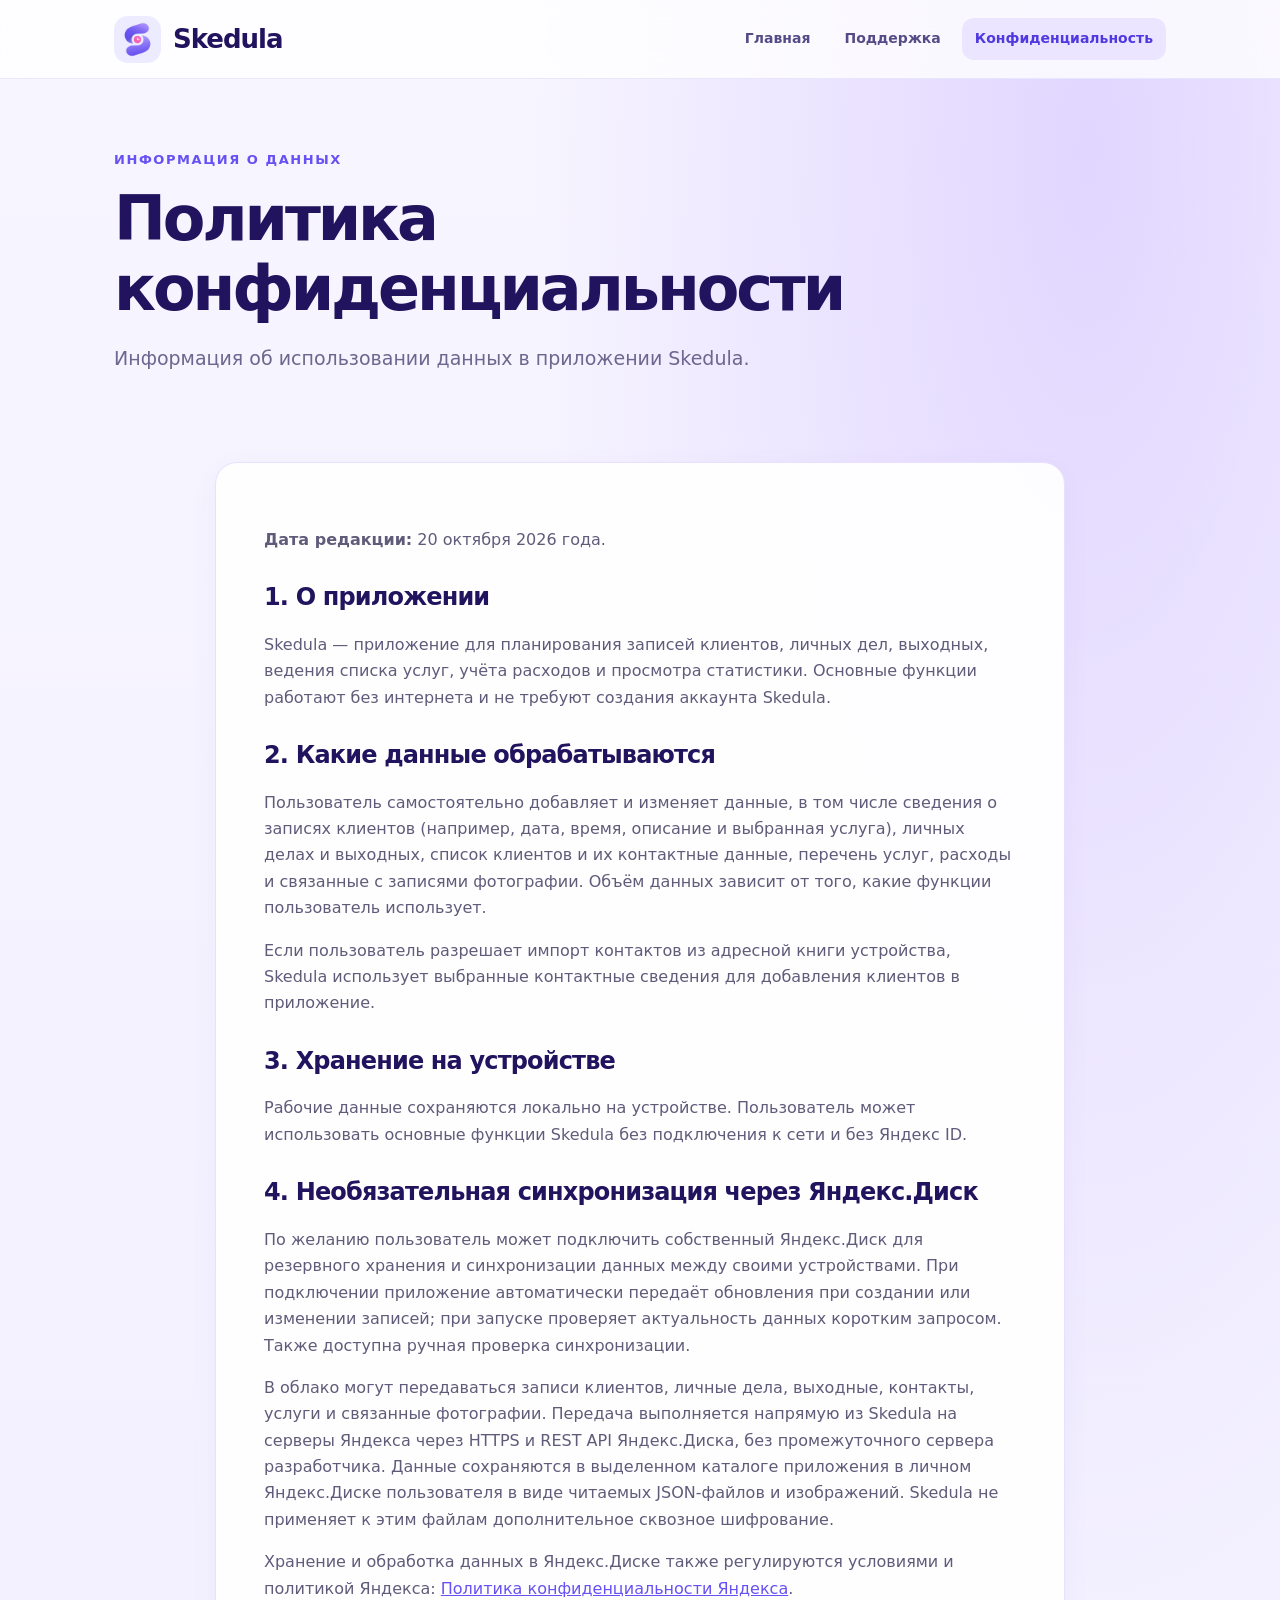
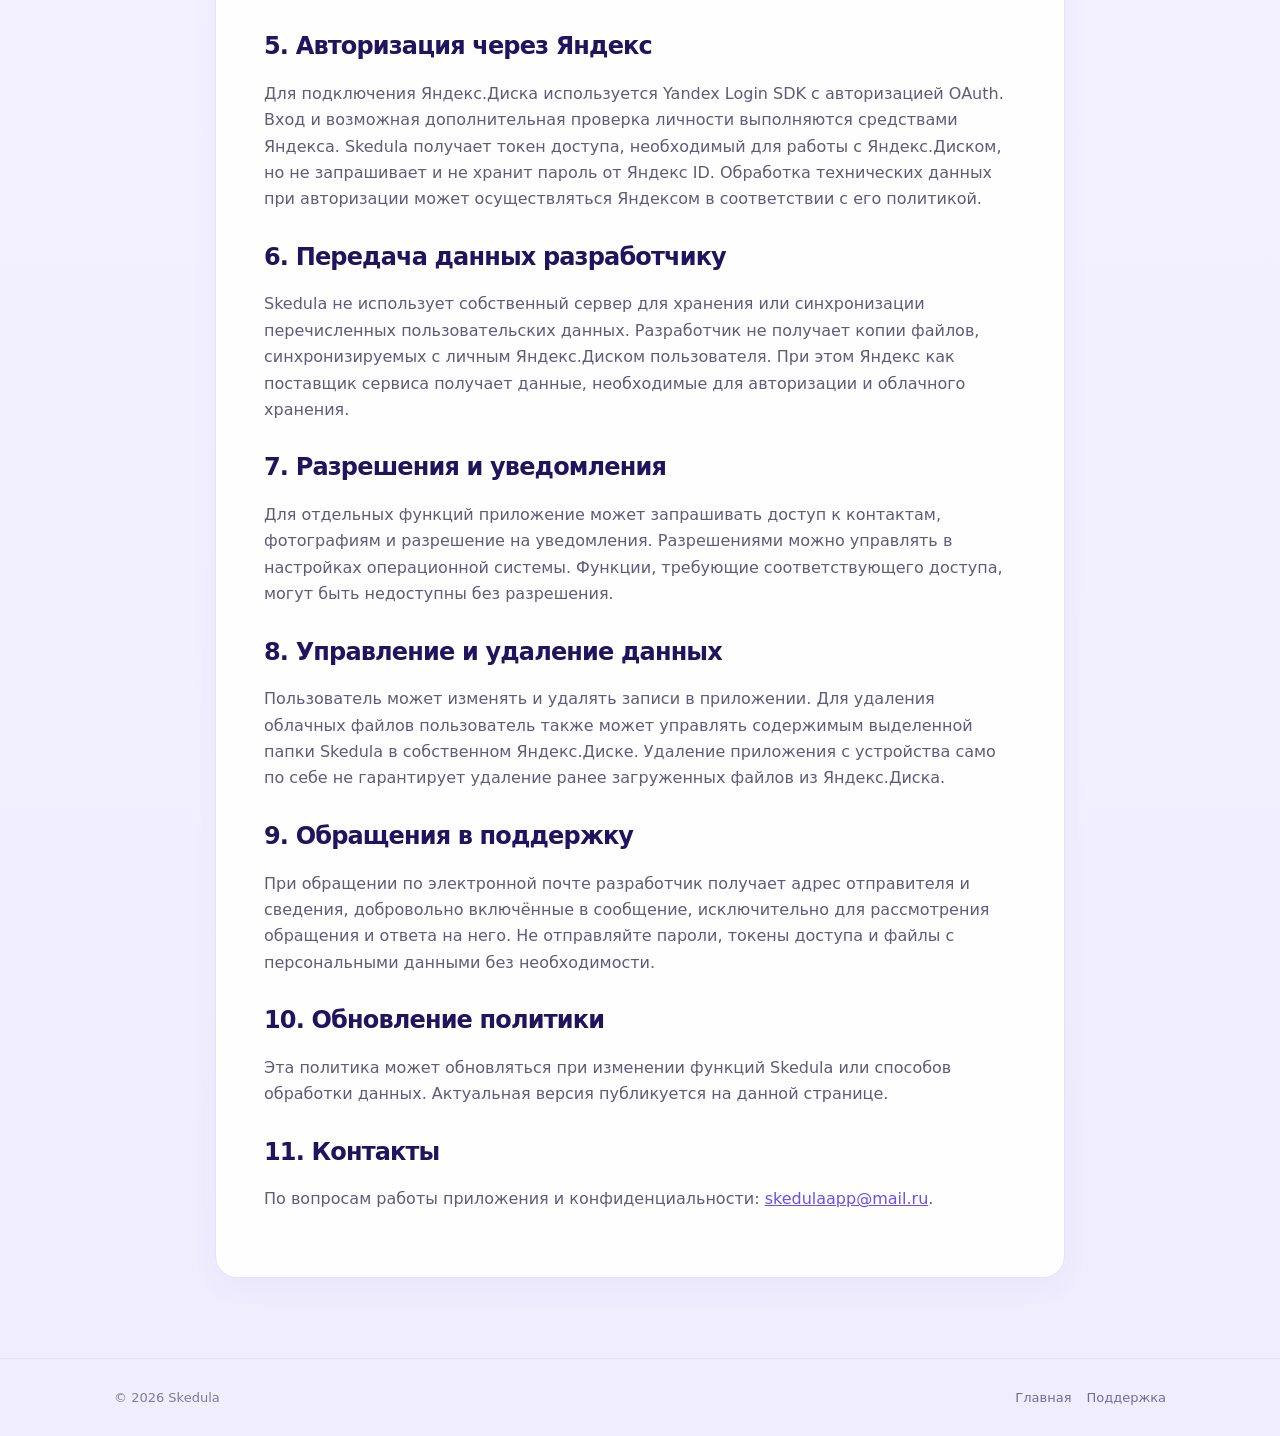
==== privacy.html @ f29493ae "new web" ====
<!DOCTYPE html>
<html lang="ru"><head><meta charset="utf-8"/><meta content="width=device-width,initial-scale=1" name="viewport"/><meta content="Политика конфиденциальности приложения Skedula." name="description"/><title>Политика конфиденциальности — Skedula</title><link href="assets/logo.png" rel="icon"/><link href="style.css" rel="stylesheet"/></head><body><header><div class="wrap nav"><a class="brand" href="index.html"><img alt="Логотип Skedula" src="assets/logo.png"/>Skedula</a><nav><a href="index.html">Главная</a><a href="support.html">Поддержка</a><a class="active" href="privacy.html">Конфиденциальность</a></nav></div></header><main class="wrap"><section class="hero"><div class="eyebrow">Информация о данных</div><h1>Политика<br/>конфиденциальности</h1><p class="lead">Информация об использовании данных в приложении Skedula.</p></section><article class="content"><p><strong>Дата редакции:</strong> 20 октября 2026 года.</p>
<h2>1. О приложении</h2><p>Skedula — приложение для планирования записей клиентов, личных дел, выходных, ведения списка услуг, учёта расходов и просмотра статистики. Основные функции работают без интернета и не требуют создания аккаунта Skedula.</p>
<h2>2. Какие данные обрабатываются</h2><p>Пользователь самостоятельно добавляет и изменяет данные, в том числе сведения о записях клиентов (например, дата, время, описание и выбранная услуга), личных делах и выходных, список клиентов и их контактные данные, перечень услуг, расходы и связанные с записями фотографии. Объём данных зависит от того, какие функции пользователь использует.</p><p>Если пользователь разрешает импорт контактов из адресной книги устройства, Skedula использует выбранные контактные сведения для добавления клиентов в приложение.</p>
<h2>3. Хранение на устройстве</h2><p>Рабочие данные сохраняются локально на устройстве. Пользователь может использовать основные функции Skedula без подключения к сети и без Яндекс ID.</p>
<h2>4. Необязательная синхронизация через Яндекс.Диск</h2><p>По желанию пользователь может подключить собственный Яндекс.Диск для резервного хранения и синхронизации данных между своими устройствами. При подключении приложение автоматически передаёт обновления при создании или изменении записей; при запуске проверяет актуальность данных коротким запросом. Также доступна ручная проверка синхронизации.</p><p>В облако могут передаваться записи клиентов, личные дела, выходные, контакты, услуги и связанные фотографии. Передача выполняется напрямую из Skedula на серверы Яндекса через HTTPS и REST API Яндекс.Диска, без промежуточного сервера разработчика. Данные сохраняются в выделенном каталоге приложения в личном Яндекс.Диске пользователя в виде читаемых JSON-файлов и изображений. Skedula не применяет к этим файлам дополнительное сквозное шифрование.</p><p>Хранение и обработка данных в Яндекс.Диске также регулируются условиями и политикой Яндекса: <a href="https://yandex.ru/legal/confidential/" rel="noopener noreferrer" target="_blank">Политика конфиденциальности Яндекса</a>.</p>
<h2>5. Авторизация через Яндекс</h2><p>Для подключения Яндекс.Диска используется Yandex Login SDK с авторизацией OAuth. Вход и возможная дополнительная проверка личности выполняются средствами Яндекса. Skedula получает токен доступа, необходимый для работы с Яндекс.Диском, но не запрашивает и не хранит пароль от Яндекс ID. Обработка технических данных при авторизации может осуществляться Яндексом в соответствии с его политикой.</p>
<h2>6. Передача данных разработчику</h2><p>Skedula не использует собственный сервер для хранения или синхронизации перечисленных пользовательских данных. Разработчик не получает копии файлов, синхронизируемых с личным Яндекс.Диском пользователя. При этом Яндекс как поставщик сервиса получает данные, необходимые для авторизации и облачного хранения.</p>
<h2>7. Разрешения и уведомления</h2><p>Для отдельных функций приложение может запрашивать доступ к контактам, фотографиям и разрешение на уведомления. Разрешениями можно управлять в настройках операционной системы. Функции, требующие соответствующего доступа, могут быть недоступны без разрешения.</p>
<h2>8. Управление и удаление данных</h2><p>Пользователь может изменять и удалять записи в приложении. Для удаления облачных файлов пользователь также может управлять содержимым выделенной папки Skedula в собственном Яндекс.Диске. Удаление приложения с устройства само по себе не гарантирует удаление ранее загруженных файлов из Яндекс.Диска.</p>
<h2>9. Обращения в поддержку</h2><p>При обращении по электронной почте разработчик получает адрес отправителя и сведения, добровольно включённые в сообщение, исключительно для рассмотрения обращения и ответа на него. Не отправляйте пароли, токены доступа и файлы с персональными данными без необходимости.</p>
<h2>10. Обновление политики</h2><p>Эта политика может обновляться при изменении функций Skedula или способов обработки данных. Актуальная версия публикуется на данной странице.</p>
<h2>11. Контакты</h2><p>По вопросам работы приложения и конфиденциальности: <a href="mailto:skedulaapp@mail.ru">skedulaapp@mail.ru</a>.</p></article></main><footer><div class="wrap foot"><span>© 2026 Skedula</span><span><a href="index.html">Главная</a><a href="support.html">Поддержка</a></span></div></footer></body></html>
---- style.css ----
:root{--ink:#21135e;--muted:#777396;--purple:#6750f4;--pink:#f15db8;--bg:#f2efff;--line:#e7e1ff}*{box-sizing:border-box}html{scroll-behavior:smooth}body{margin:0;background:radial-gradient(ellipse at 85% 5%,#e1d6ff 0,transparent 36%),linear-gradient(180deg,#f7f5ff,#f0edff);color:var(--ink);font-family:system-ui,-apple-system,'Segoe UI',Arial,sans-serif;line-height:1.65}a{color:var(--purple)}.wrap{max-width:1100px;margin:auto;padding:0 24px}header{background:#ffffffc9;backdrop-filter:blur(16px);border-bottom:1px solid #eae5ff;position:sticky;top:0;z-index:3}.nav{min-height:78px;display:flex;align-items:center;justify-content:space-between;gap:20px}.brand{display:flex;align-items:center;gap:12px;text-decoration:none;color:var(--ink);font-size:26px;font-weight:800;letter-spacing:-1px}.brand img{width:47px;height:47px;border-radius:14px}nav{display:flex;flex-wrap:wrap;gap:8px}nav a{padding:9px 13px;text-decoration:none;color:#554c87;font-weight:600;border-radius:12px;font-size:14px}nav a:hover,nav a.active{background:#ebe5ff;color:#4f39df}.hero{padding:70px 0 38px}.eyebrow{color:var(--purple);font-size:13px;letter-spacing:.12em;text-transform:uppercase;font-weight:800}h1{font-size:clamp(35px,5vw,62px);letter-spacing:-.05em;line-height:1.12;margin:14px 0 20px}h2{font-size:clamp(24px,3vw,34px);line-height:1.2;letter-spacing:-.035em}p.lead{font-size:19px;color:#6d668e;max-width:670px}.btn{display:inline-block;background:linear-gradient(120deg,#654bf0,#8e69fa);color:white;text-decoration:none;font-weight:700;padding:13px 22px;border-radius:15px;box-shadow:0 9px 24px #6650f43b}.btn.secondary{background:#fff;color:#5b47da;box-shadow:none;border:1px solid #e3dcff}.actions{display:flex;flex-wrap:wrap;gap:12px;margin:28px 0}.banner{width:100%;display:block;border-radius:24px;box-shadow:0 20px 60px #5545bb20}.section{padding:30px 0 55px}.cards{display:grid;grid-template-columns:repeat(3,1fr);gap:18px}.card,.content{background:#fffffff0;border:1px solid var(--line);border-radius:22px;padding:26px;box-shadow:0 8px 28px #6256b30d}.card h3{margin:8px 0 5px;font-size:19px}.card p{color:#746d8f;margin:0}.emoji{font-size:29px}.content{max-width:850px;padding:clamp(24px,5vw,48px);margin:30px auto 80px}.content h2{font-size:24px;margin-top:30px}.content p,.content li{color:#615b7a}.content a{overflow-wrap:anywhere}.note{background:#f3efff;border-radius:14px;padding:17px 20px;border-left:4px solid #7b61ff}.mail{font-size:clamp(20px,4vw,30px);font-weight:800;overflow-wrap:anywhere}.faq details{padding:16px 0;border-bottom:1px solid var(--line)}.faq summary{font-weight:700;cursor:pointer}footer{border-top:1px solid var(--line);padding:28px 0;color:#807a9b;font-size:13px}footer .foot{display:flex;justify-content:space-between;flex-wrap:wrap;gap:12px}footer a{margin-left:15px;color:#7469a0;text-decoration:none}@media(max-width:700px){.nav{flex-direction:column;padding:12px 0;gap:4px}.brand{font-size:23px}.hero{padding-top:43px}.cards{grid-template-columns:1fr}.banner{border-radius:16px}.content{margin-top:15px}nav a{padding:6px 8px;font-size:13px}}
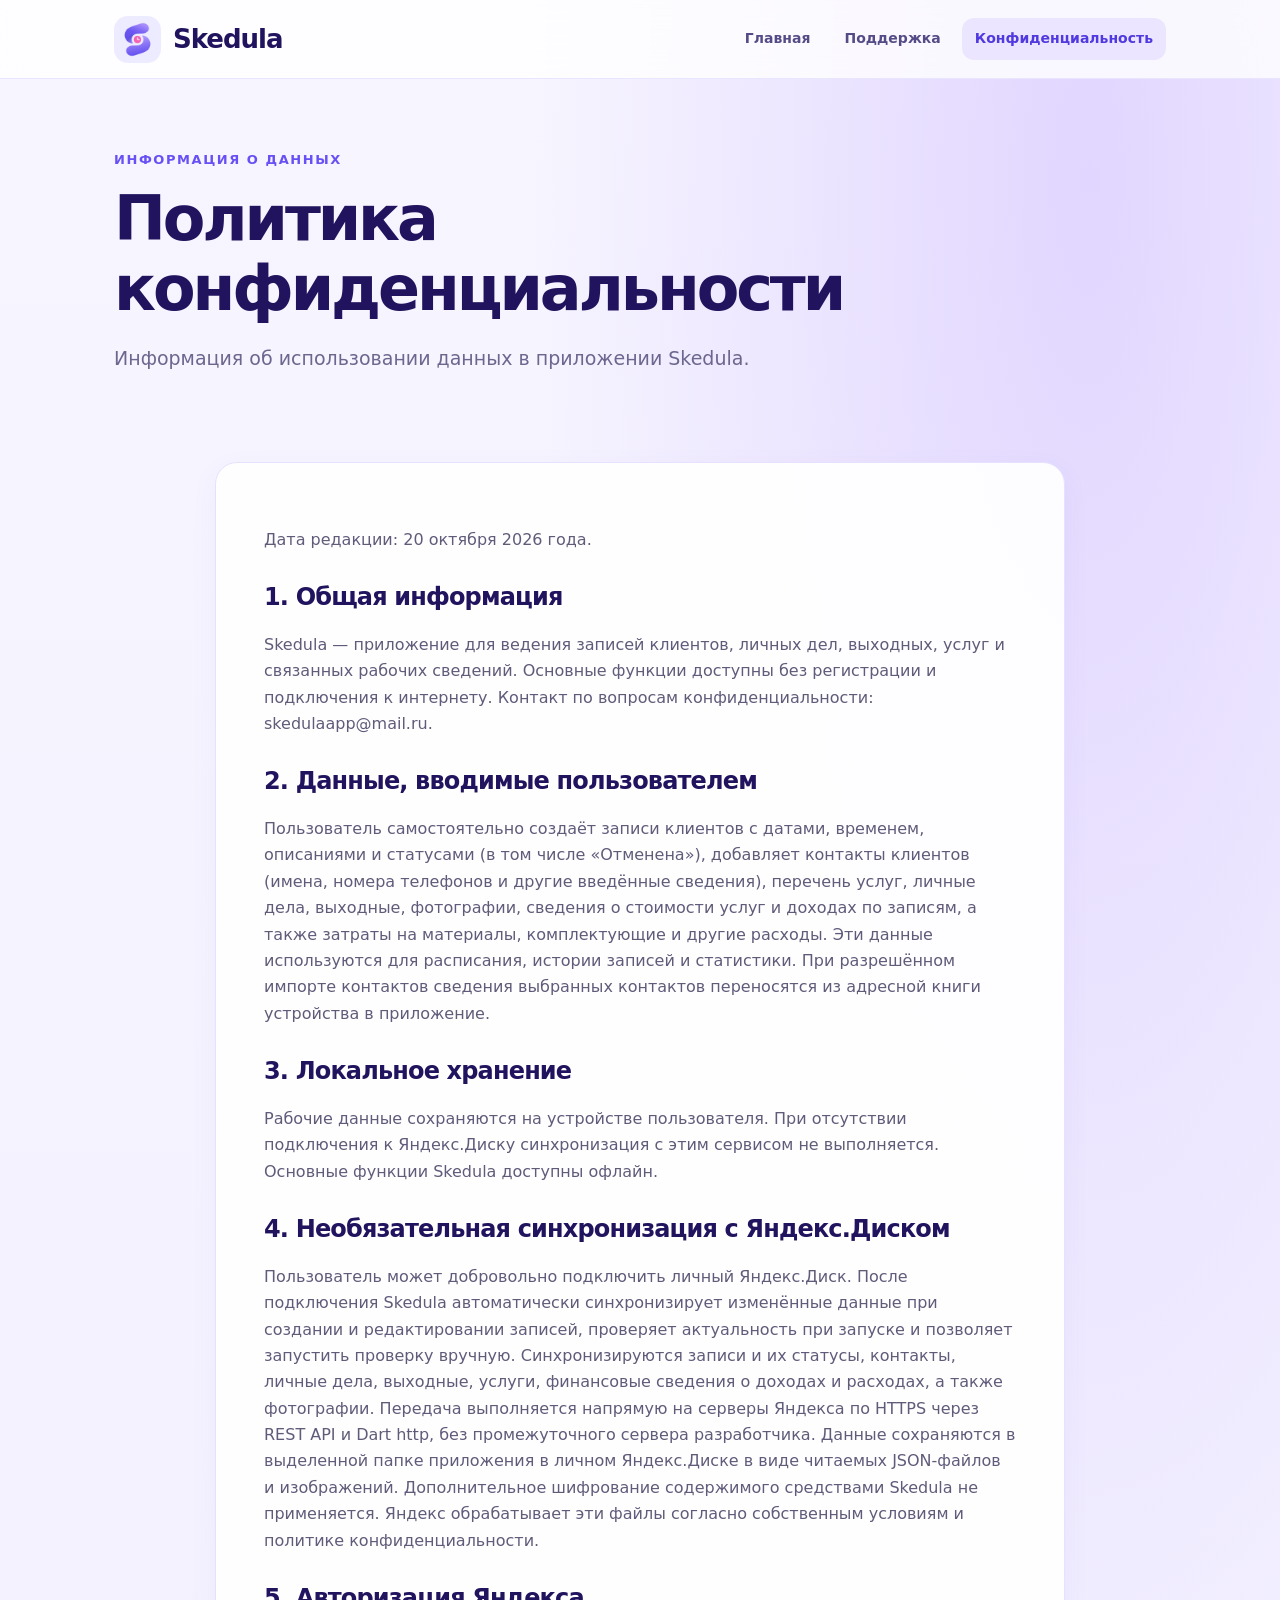
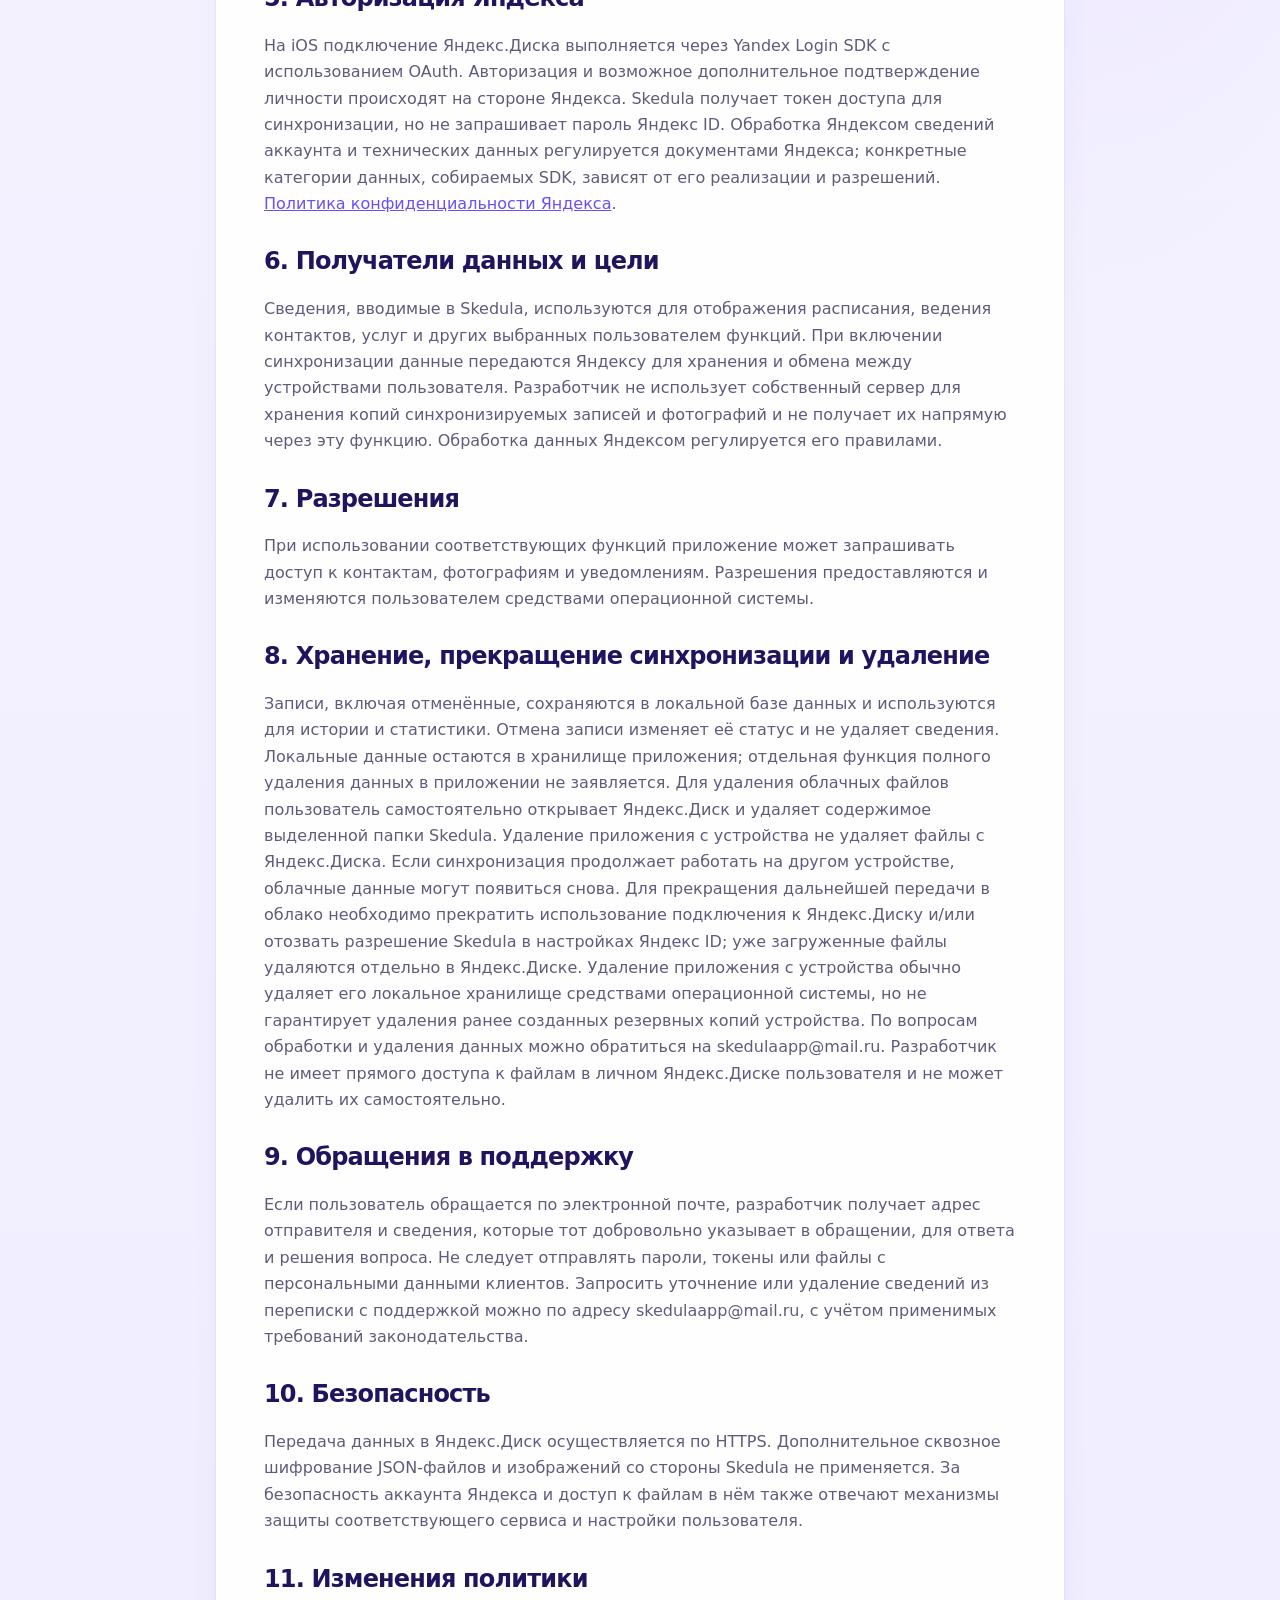
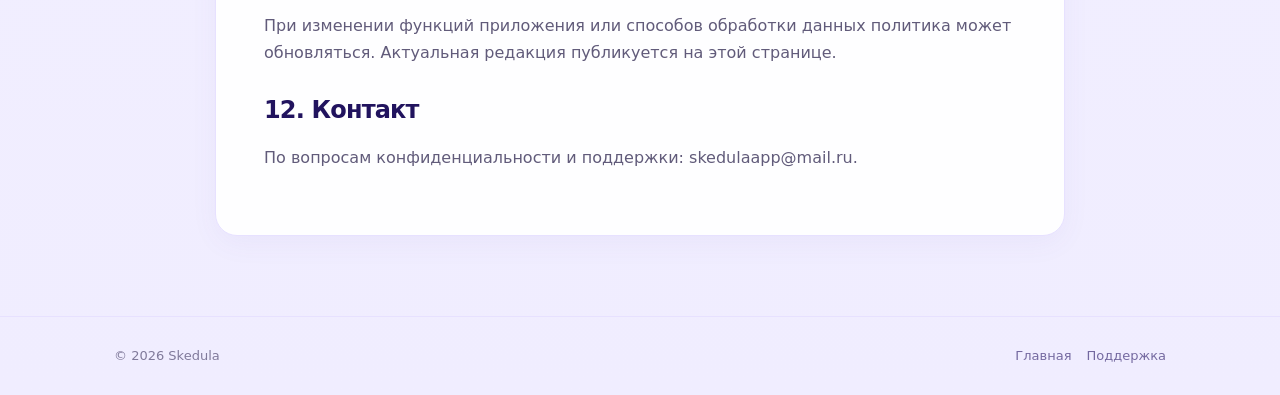
==== commit edd1cc56: "[*] privacy" ====
--- a/privacy.html
+++ b/privacy.html
@@ -1,13 +1,3 @@
 <!DOCTYPE html>
-<html lang="ru"><head><meta charset="utf-8"/><meta content="width=device-width,initial-scale=1" name="viewport"/><meta content="Политика конфиденциальности приложения Skedula." name="description"/><title>Политика конфиденциальности — Skedula</title><link href="assets/logo.png" rel="icon"/><link href="style.css" rel="stylesheet"/></head><body><header><div class="wrap nav"><a class="brand" href="index.html"><img alt="Логотип Skedula" src="assets/logo.png"/>Skedula</a><nav><a href="index.html">Главная</a><a href="support.html">Поддержка</a><a class="active" href="privacy.html">Конфиденциальность</a></nav></div></header><main class="wrap"><section class="hero"><div class="eyebrow">Информация о данных</div><h1>Политика<br/>конфиденциальности</h1><p class="lead">Информация об использовании данных в приложении Skedula.</p></section><article class="content"><p><strong>Дата редакции:</strong> 20 октября 2026 года.</p>
-<h2>1. О приложении</h2><p>Skedula — приложение для планирования записей клиентов, личных дел, выходных, ведения списка услуг, учёта расходов и просмотра статистики. Основные функции работают без интернета и не требуют создания аккаунта Skedula.</p>
-<h2>2. Какие данные обрабатываются</h2><p>Пользователь самостоятельно добавляет и изменяет данные, в том числе сведения о записях клиентов (например, дата, время, описание и выбранная услуга), личных делах и выходных, список клиентов и их контактные данные, перечень услуг, расходы и связанные с записями фотографии. Объём данных зависит от того, какие функции пользователь использует.</p><p>Если пользователь разрешает импорт контактов из адресной книги устройства, Skedula использует выбранные контактные сведения для добавления клиентов в приложение.</p>
-<h2>3. Хранение на устройстве</h2><p>Рабочие данные сохраняются локально на устройстве. Пользователь может использовать основные функции Skedula без подключения к сети и без Яндекс ID.</p>
-<h2>4. Необязательная синхронизация через Яндекс.Диск</h2><p>По желанию пользователь может подключить собственный Яндекс.Диск для резервного хранения и синхронизации данных между своими устройствами. При подключении приложение автоматически передаёт обновления при создании или изменении записей; при запуске проверяет актуальность данных коротким запросом. Также доступна ручная проверка синхронизации.</p><p>В облако могут передаваться записи клиентов, личные дела, выходные, контакты, услуги и связанные фотографии. Передача выполняется напрямую из Skedula на серверы Яндекса через HTTPS и REST API Яндекс.Диска, без промежуточного сервера разработчика. Данные сохраняются в выделенном каталоге приложения в личном Яндекс.Диске пользователя в виде читаемых JSON-файлов и изображений. Skedula не применяет к этим файлам дополнительное сквозное шифрование.</p><p>Хранение и обработка данных в Яндекс.Диске также регулируются условиями и политикой Яндекса: <a href="https://yandex.ru/legal/confidential/" rel="noopener noreferrer" target="_blank">Политика конфиденциальности Яндекса</a>.</p>
-<h2>5. Авторизация через Яндекс</h2><p>Для подключения Яндекс.Диска используется Yandex Login SDK с авторизацией OAuth. Вход и возможная дополнительная проверка личности выполняются средствами Яндекса. Skedula получает токен доступа, необходимый для работы с Яндекс.Диском, но не запрашивает и не хранит пароль от Яндекс ID. Обработка технических данных при авторизации может осуществляться Яндексом в соответствии с его политикой.</p>
-<h2>6. Передача данных разработчику</h2><p>Skedula не использует собственный сервер для хранения или синхронизации перечисленных пользовательских данных. Разработчик не получает копии файлов, синхронизируемых с личным Яндекс.Диском пользователя. При этом Яндекс как поставщик сервиса получает данные, необходимые для авторизации и облачного хранения.</p>
-<h2>7. Разрешения и уведомления</h2><p>Для отдельных функций приложение может запрашивать доступ к контактам, фотографиям и разрешение на уведомления. Разрешениями можно управлять в настройках операционной системы. Функции, требующие соответствующего доступа, могут быть недоступны без разрешения.</p>
-<h2>8. Управление и удаление данных</h2><p>Пользователь может изменять и удалять записи в приложении. Для удаления облачных файлов пользователь также может управлять содержимым выделенной папки Skedula в собственном Яндекс.Диске. Удаление приложения с устройства само по себе не гарантирует удаление ранее загруженных файлов из Яндекс.Диска.</p>
-<h2>9. Обращения в поддержку</h2><p>При обращении по электронной почте разработчик получает адрес отправителя и сведения, добровольно включённые в сообщение, исключительно для рассмотрения обращения и ответа на него. Не отправляйте пароли, токены доступа и файлы с персональными данными без необходимости.</p>
-<h2>10. Обновление политики</h2><p>Эта политика может обновляться при изменении функций Skedula или способов обработки данных. Актуальная версия публикуется на данной странице.</p>
-<h2>11. Контакты</h2><p>По вопросам работы приложения и конфиденциальности: <a href="mailto:skedulaapp@mail.ru">skedulaapp@mail.ru</a>.</p></article></main><footer><div class="wrap foot"><span>© 2026 Skedula</span><span><a href="index.html">Главная</a><a href="support.html">Поддержка</a></span></div></footer></body></html>
+
+<html lang="ru"><head><meta charset="utf-8"/><meta content="width=device-width,initial-scale=1" name="viewport"/><meta content="Политика конфиденциальности приложения Skedula." name="description"/><title>Политика конфиденциальности — Skedula</title><link href="assets/logo.png" rel="icon"/><link href="style.css" rel="stylesheet"/></head><body><header><div class="wrap nav"><a class="brand" href="index.html"><img alt="Логотип Skedula" src="assets/logo.png"/>Skedula</a><nav><a href="index.html">Главная</a><a href="support.html">Поддержка</a><a class="active" href="privacy.html">Конфиденциальность</a></nav></div></header><main class="wrap"><section class="hero"><div class="eyebrow">Информация о данных</div><h1>Политика<br/>конфиденциальности</h1><p class="lead">Информация об использовании данных в приложении Skedula.</p></section><article class="content"><p>Дата редакции: 20 октября 2026 года.</p><h2>1. Общая информация</h2><p>Skedula — приложение для ведения записей клиентов, личных дел, выходных, услуг и связанных рабочих сведений. Основные функции доступны без регистрации и подключения к интернету. Контакт по вопросам конфиденциальности: skedulaapp@mail.ru.</p><h2>2. Данные, вводимые пользователем</h2><p>Пользователь самостоятельно создаёт записи клиентов с датами, временем, описаниями и статусами (в том числе «Отменена»), добавляет контакты клиентов (имена, номера телефонов и другие введённые сведения), перечень услуг, личные дела, выходные, фотографии, сведения о стоимости услуг и доходах по записям, а также затраты на материалы, комплектующие и другие расходы. Эти данные используются для расписания, истории записей и статистики. При разрешённом импорте контактов сведения выбранных контактов переносятся из адресной книги устройства в приложение.</p><h2>3. Локальное хранение</h2><p>Рабочие данные сохраняются на устройстве пользователя. При отсутствии подключения к Яндекс.Диску синхронизация с этим сервисом не выполняется. Основные функции Skedula доступны офлайн.</p><h2>4. Необязательная синхронизация с Яндекс.Диском</h2><p>Пользователь может добровольно подключить личный Яндекс.Диск. После подключения Skedula автоматически синхронизирует изменённые данные при создании и редактировании записей, проверяет актуальность при запуске и позволяет запустить проверку вручную. Синхронизируются записи и их статусы, контакты, личные дела, выходные, услуги, финансовые сведения о доходах и расходах, а также фотографии. Передача выполняется напрямую на серверы Яндекса по HTTPS через REST API и Dart http, без промежуточного сервера разработчика. Данные сохраняются в выделенной папке приложения в личном Яндекс.Диске в виде читаемых JSON-файлов и изображений. Дополнительное шифрование содержимого средствами Skedula не применяется. Яндекс обрабатывает эти файлы согласно собственным условиям и политике конфиденциальности.</p><h2>5. Авторизация Яндекса</h2><p>На iOS подключение Яндекс.Диска выполняется через Yandex Login SDK с использованием OAuth. Авторизация и возможное дополнительное подтверждение личности происходят на стороне Яндекса. Skedula получает токен доступа для синхронизации, но не запрашивает пароль Яндекс ID. Обработка Яндексом сведений аккаунта и технических данных регулируется документами Яндекса; конкретные категории данных, собираемых SDK, зависят от его реализации и разрешений. <a href="https://yandex.ru/legal/confidential/ru/">Политика конфиденциальности Яндекса</a>.</p><h2>6. Получатели данных и цели</h2><p>Сведения, вводимые в Skedula, используются для отображения расписания, ведения контактов, услуг и других выбранных пользователем функций. При включении синхронизации данные передаются Яндексу для хранения и обмена между устройствами пользователя. Разработчик не использует собственный сервер для хранения копий синхронизируемых записей и фотографий и не получает их напрямую через эту функцию. Обработка данных Яндексом регулируется его правилами.</p><h2>7. Разрешения</h2><p>При использовании соответствующих функций приложение может запрашивать доступ к контактам, фотографиям и уведомлениям. Разрешения предоставляются и изменяются пользователем средствами операционной системы.</p><h2>8. Хранение, прекращение синхронизации и удаление</h2><p>Записи, включая отменённые, сохраняются в локальной базе данных и используются для истории и статистики. Отмена записи изменяет её статус и не удаляет сведения. Локальные данные остаются в хранилище приложения; отдельная функция полного удаления данных в приложении не заявляется. Для удаления облачных файлов пользователь самостоятельно открывает Яндекс.Диск и удаляет содержимое выделенной папки Skedula. Удаление приложения с устройства не удаляет файлы с Яндекс.Диска. Если синхронизация продолжает работать на другом устройстве, облачные данные могут появиться снова. Для прекращения дальнейшей передачи в облако необходимо прекратить использование подключения к Яндекс.Диску и/или отозвать разрешение Skedula в настройках Яндекс ID; уже загруженные файлы удаляются отдельно в Яндекс.Диске. Удаление приложения с устройства обычно удаляет его локальное хранилище средствами операционной системы, но не гарантирует удаления ранее созданных резервных копий устройства. По вопросам обработки и удаления данных можно обратиться на skedulaapp@mail.ru. Разработчик не имеет прямого доступа к файлам в личном Яндекс.Диске пользователя и не может удалить их самостоятельно.</p><h2>9. Обращения в поддержку</h2><p>Если пользователь обращается по электронной почте, разработчик получает адрес отправителя и сведения, которые тот добровольно указывает в обращении, для ответа и решения вопроса. Не следует отправлять пароли, токены или файлы с персональными данными клиентов. Запросить уточнение или удаление сведений из переписки с поддержкой можно по адресу skedulaapp@mail.ru, с учётом применимых требований законодательства.</p><h2>10. Безопасность</h2><p>Передача данных в Яндекс.Диск осуществляется по HTTPS. Дополнительное сквозное шифрование JSON-файлов и изображений со стороны Skedula не применяется. За безопасность аккаунта Яндекса и доступ к файлам в нём также отвечают механизмы защиты соответствующего сервиса и настройки пользователя.</p><h2>11. Изменения политики</h2><p>При изменении функций приложения или способов обработки данных политика может обновляться. Актуальная редакция публикуется на этой странице.</p><h2>12. Контакт</h2><p>По вопросам конфиденциальности и поддержки: skedulaapp@mail.ru.</p></article></main><footer><div class="wrap foot"><span>© 2026 Skedula</span><span><a href="index.html">Главная</a><a href="support.html">Поддержка</a></span></div></footer></body></html>
